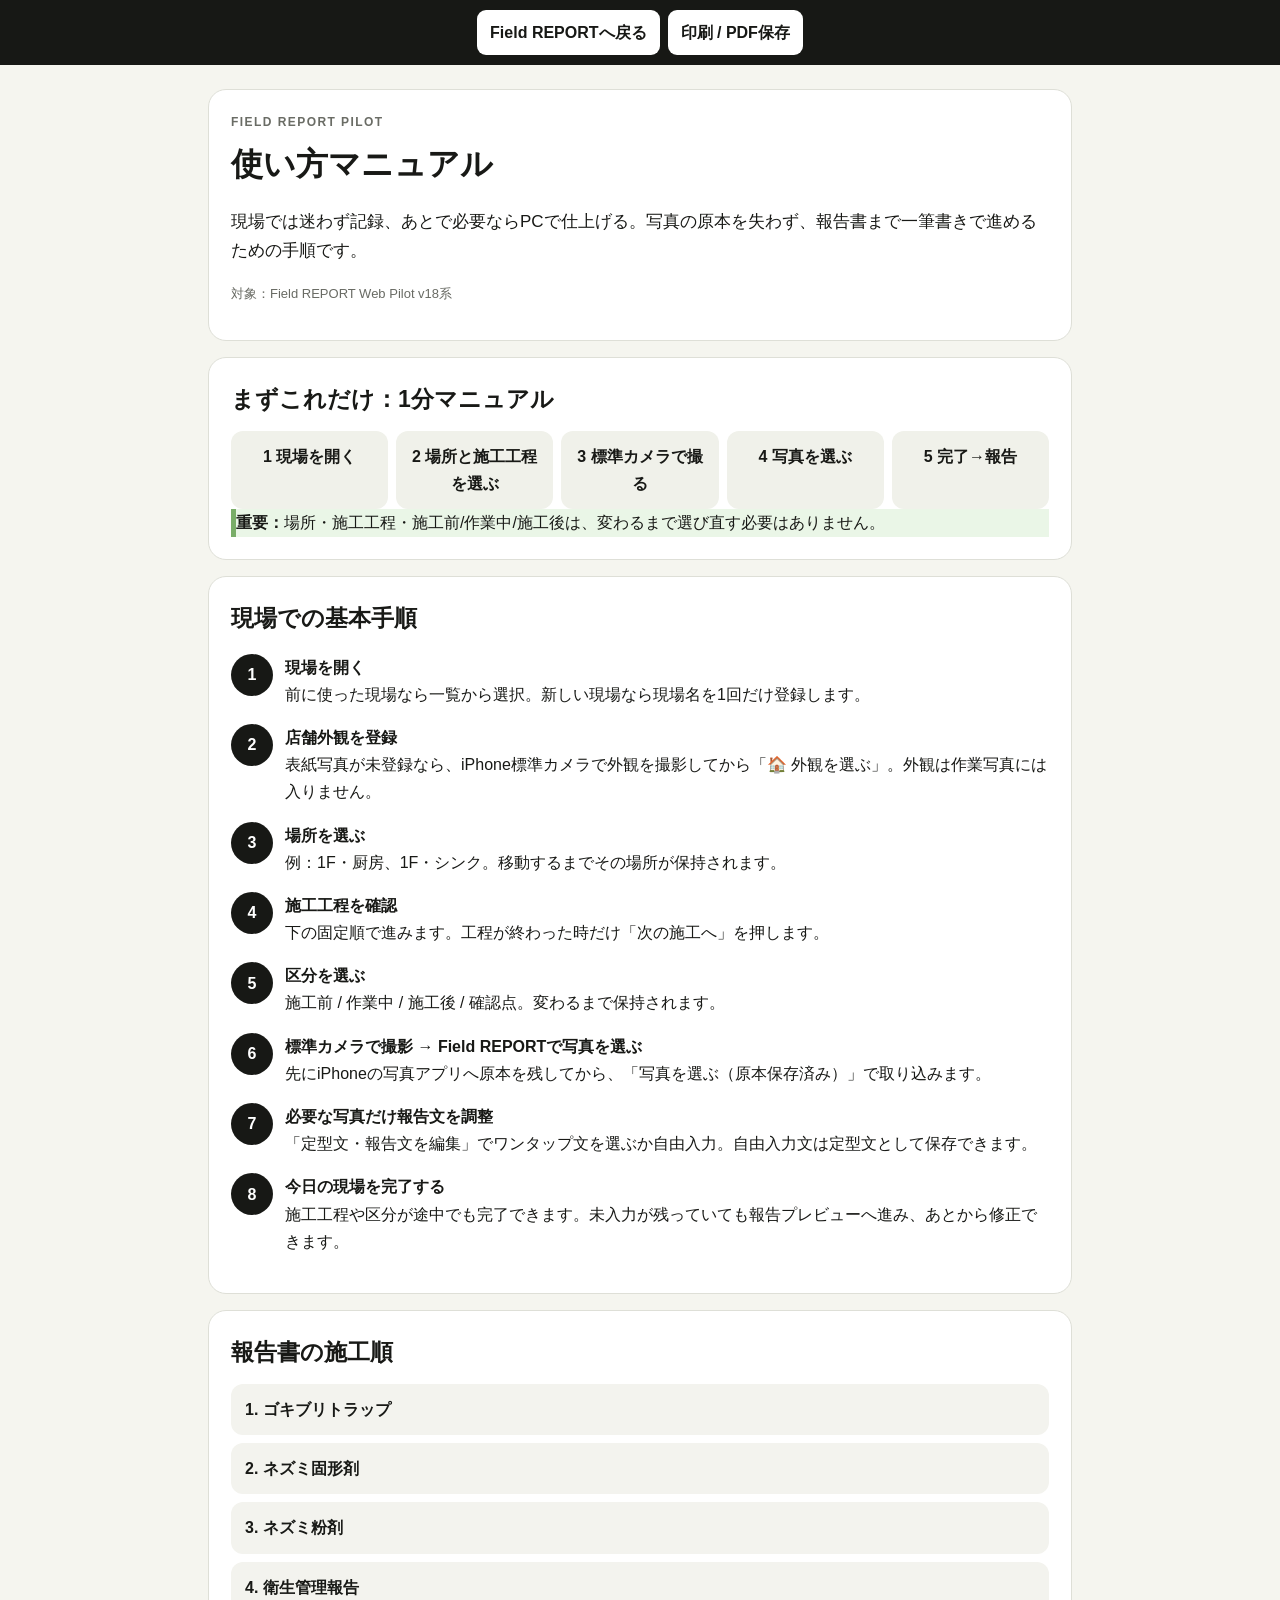
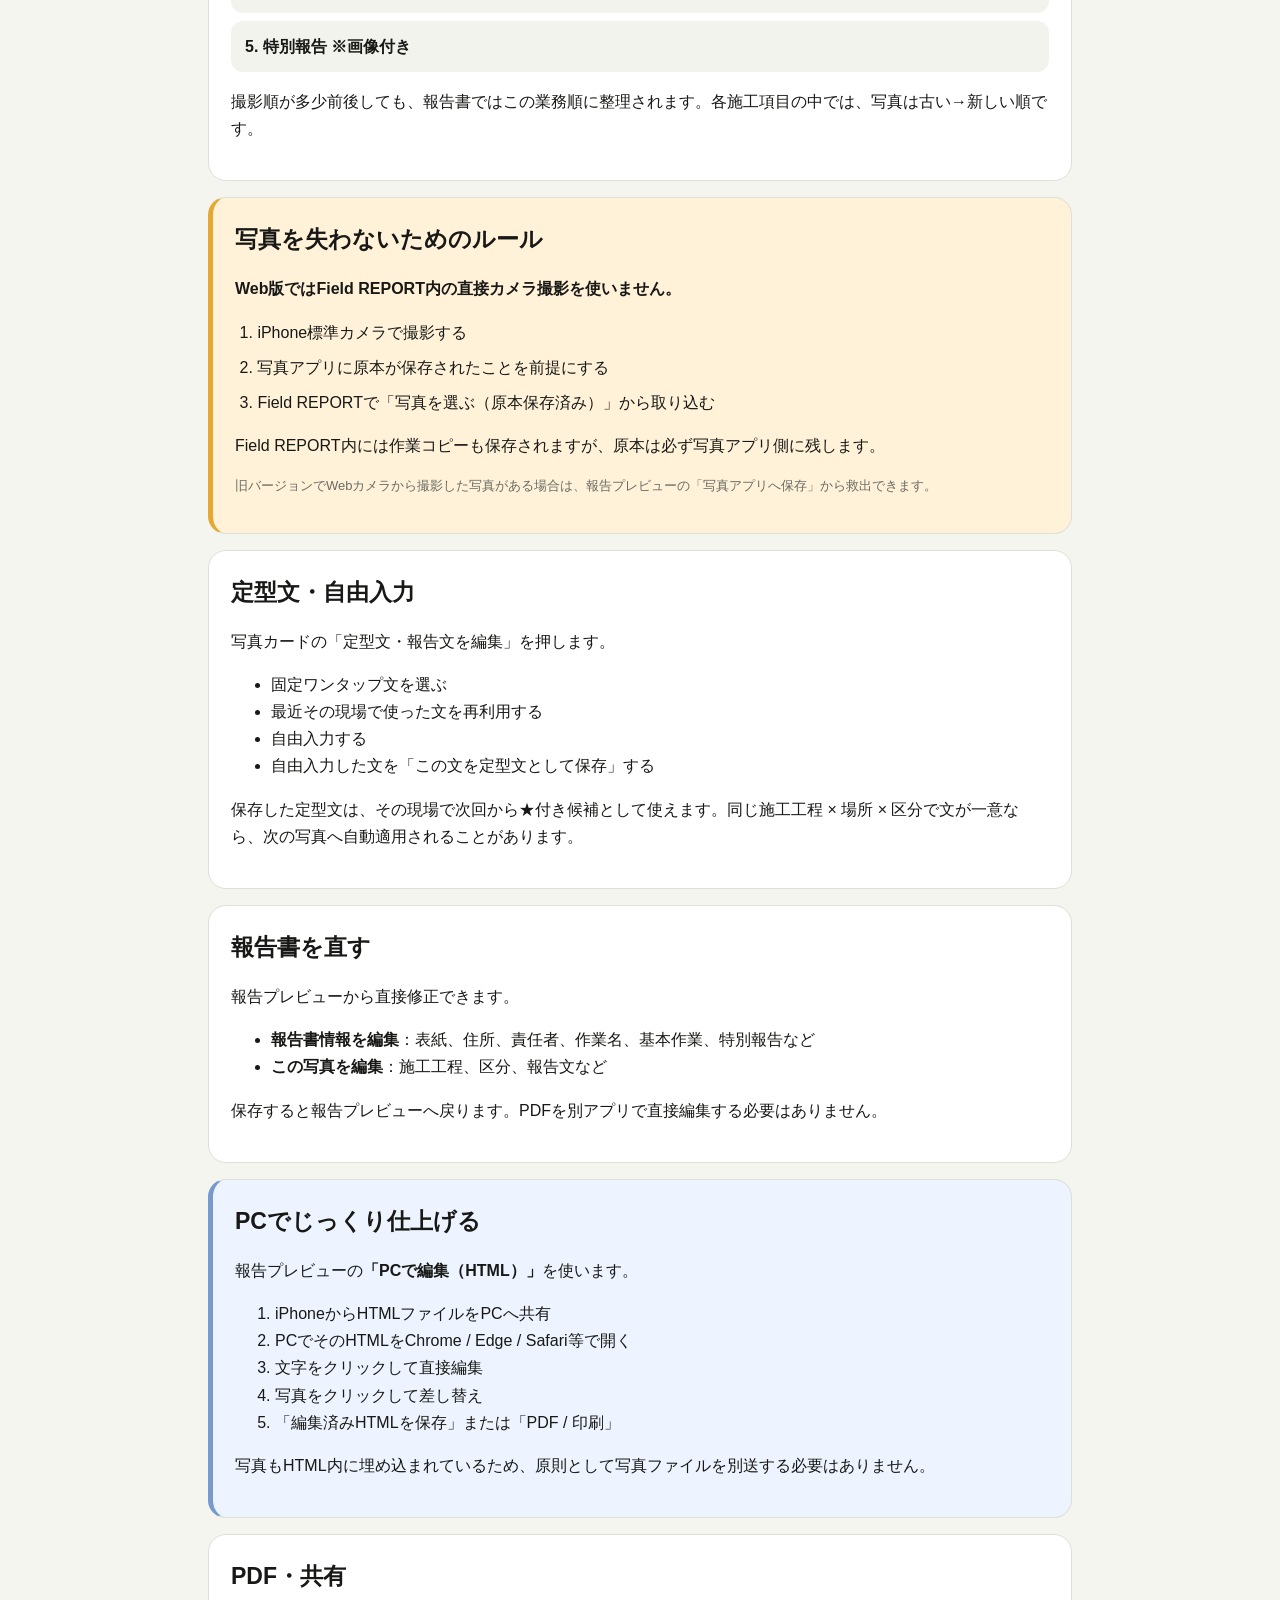
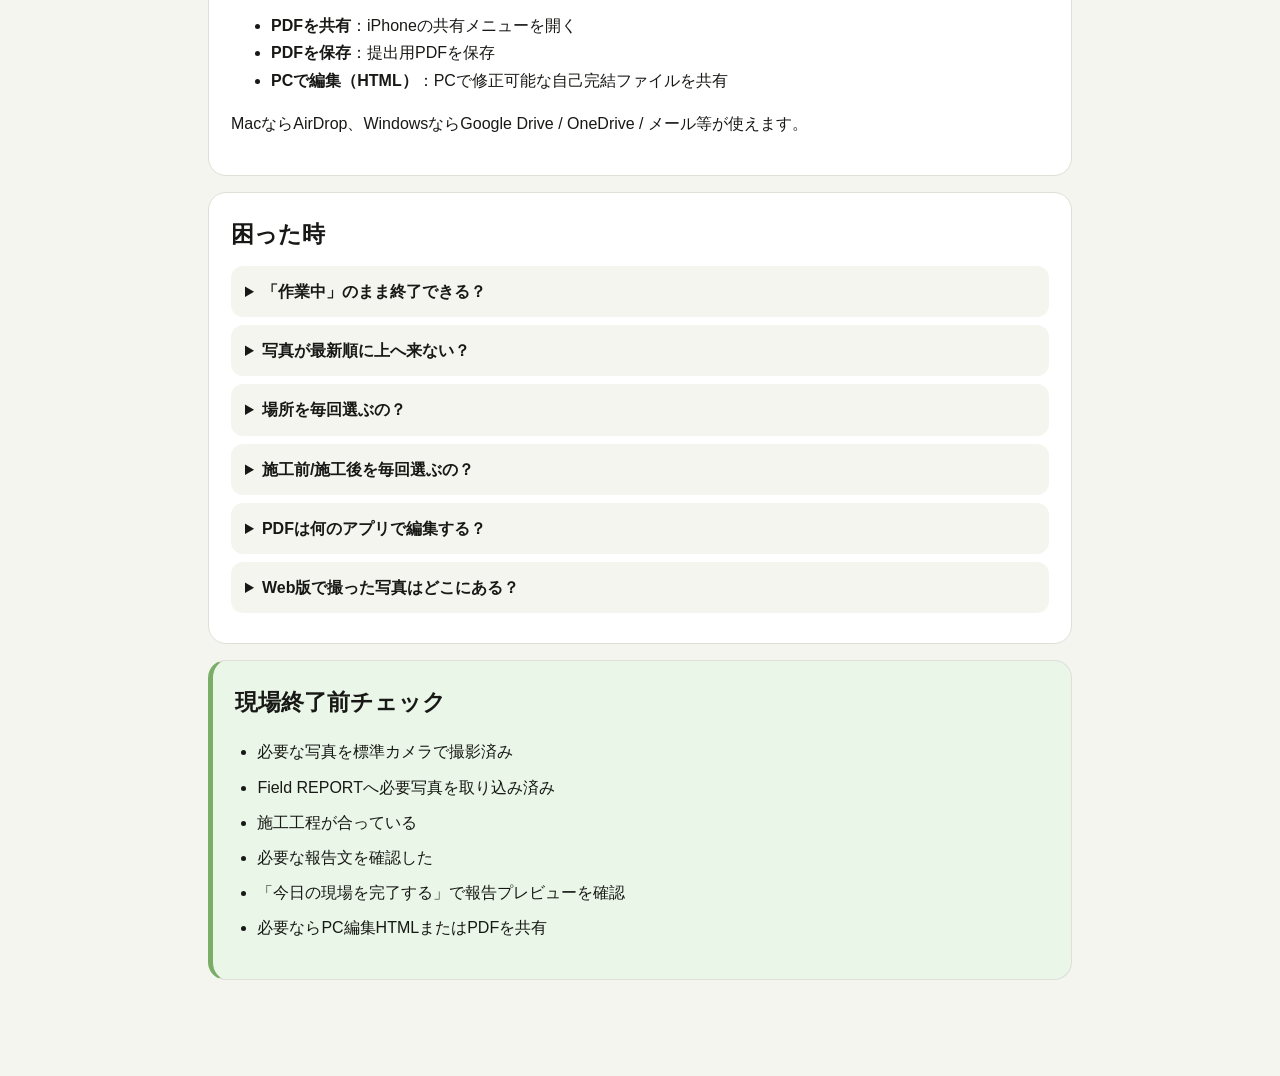
==== manual.html @ a9f5f1e8 "Add standalone user manual" ====
<!doctype html>
<html lang="ja">
<head>
<meta charset="utf-8">
<meta name="viewport" content="width=device-width,initial-scale=1,viewport-fit=cover">
<meta name="robots" content="noindex,nofollow,noarchive">
<title>Field REPORT 使い方マニュアル</title>
<style>
:root{font-family:-apple-system,BlinkMacSystemFont,"Hiragino Sans","Yu Gothic",sans-serif;color:#181916;background:#f5f5ef;line-height:1.7}*{box-sizing:border-box}body{margin:0}.wrap{max-width:900px;margin:auto;padding:24px 18px 80px}.hero,.card{background:white;border:1px solid #dedfd7;border-radius:18px;padding:22px;margin-bottom:16px}.eyebrow{font-size:12px;letter-spacing:.12em;font-weight:800;color:#6a6c65;margin:0 0 4px}h1{font-size:32px;margin:.1em 0}h2{font-size:23px;margin:0 0 12px}h3{font-size:18px;margin:18px 0 6px}.lead{font-size:17px}.flow{display:grid;grid-template-columns:repeat(5,1fr);gap:8px}.flow div{background:#f0f1ea;border-radius:12px;padding:12px;text-align:center;font-weight:750}.step{display:grid;grid-template-columns:42px 1fr;gap:12px;align-items:start;margin:16px 0}.num{width:42px;height:42px;border-radius:50%;display:grid;place-items:center;background:#171815;color:#fff;font-weight:800}.warn{background:#fff2d9;border-left:5px solid #e4a834}.good{background:#eaf6e7;border-left:5px solid #79ad68}.info{background:#edf4ff;border-left:5px solid #759acb}.fixed-order{display:grid;gap:8px;counter-reset:n}.fixed-order div{padding:12px 14px;background:#f3f3ee;border-radius:12px;font-weight:750}.toolbar{position:sticky;top:0;z-index:10;background:#171815;color:#fff;padding:10px 14px;display:flex;gap:8px;justify-content:center}.toolbar a,.toolbar button{appearance:none;border:0;border-radius:9px;background:#fff;color:#171815;padding:9px 13px;text-decoration:none;font:inherit;font-weight:750}.faq details{background:#f5f5ef;border-radius:12px;padding:12px 14px;margin:8px 0}.faq summary{font-weight:800;cursor:pointer}code{background:#eee;padding:2px 5px;border-radius:5px}.small{font-size:13px;color:#696b64}.checklist{padding-left:1.4em}.checklist li{margin:8px 0}@media(max-width:650px){.flow{grid-template-columns:1fr}.hero,.card{padding:18px}h1{font-size:27px}}@media print{.toolbar{display:none}.wrap{max-width:none;padding:0}.hero,.card{break-inside:avoid;border-color:#bbb}.faq details{break-inside:avoid}}
</style>
</head>
<body>
<div class="toolbar"><a href="./">Field REPORTへ戻る</a><button onclick="window.print()">印刷 / PDF保存</button></div>
<main class="wrap">
<section class="hero">
<p class="eyebrow">FIELD REPORT PILOT</p>
<h1>使い方マニュアル</h1>
<p class="lead">現場では迷わず記録、あとで必要ならPCで仕上げる。写真の原本を失わず、報告書まで一筆書きで進めるための手順です。</p>
<p class="small">対象：Field REPORT Web Pilot v18系</p>
</section>

<section class="card">
<h2>まずこれだけ：1分マニュアル</h2>
<div class="flow"><div>1 現場を開く</div><div>2 場所と施工工程を選ぶ</div><div>3 標準カメラで撮る</div><div>4 写真を選ぶ</div><div>5 完了→報告</div></div>
<div class="good"><strong>重要：</strong>場所・施工工程・施工前/作業中/施工後は、変わるまで選び直す必要はありません。</div>
</section>

<section class="card">
<h2>現場での基本手順</h2>
<div class="step"><div class="num">1</div><div><strong>現場を開く</strong><br>前に使った現場なら一覧から選択。新しい現場なら現場名を1回だけ登録します。</div></div>
<div class="step"><div class="num">2</div><div><strong>店舗外観を登録</strong><br>表紙写真が未登録なら、iPhone標準カメラで外観を撮影してから「🏠 外観を選ぶ」。外観は作業写真には入りません。</div></div>
<div class="step"><div class="num">3</div><div><strong>場所を選ぶ</strong><br>例：1F・厨房、1F・シンク。移動するまでその場所が保持されます。</div></div>
<div class="step"><div class="num">4</div><div><strong>施工工程を確認</strong><br>下の固定順で進みます。工程が終わった時だけ「次の施工へ」を押します。</div></div>
<div class="step"><div class="num">5</div><div><strong>区分を選ぶ</strong><br>施工前 / 作業中 / 施工後 / 確認点。変わるまで保持されます。</div></div>
<div class="step"><div class="num">6</div><div><strong>標準カメラで撮影 → Field REPORTで写真を選ぶ</strong><br>先にiPhoneの写真アプリへ原本を残してから、「写真を選ぶ（原本保存済み）」で取り込みます。</div></div>
<div class="step"><div class="num">7</div><div><strong>必要な写真だけ報告文を調整</strong><br>「定型文・報告文を編集」でワンタップ文を選ぶか自由入力。自由入力文は定型文として保存できます。</div></div>
<div class="step"><div class="num">8</div><div><strong>今日の現場を完了する</strong><br>施工工程や区分が途中でも完了できます。未入力が残っていても報告プレビューへ進み、あとから修正できます。</div></div>
</section>

<section class="card">
<h2>報告書の施工順</h2>
<div class="fixed-order"><div>1. ゴキブリトラップ</div><div>2. ネズミ固形剤</div><div>3. ネズミ粉剤</div><div>4. 衛生管理報告</div><div>5. 特別報告 ※画像付き</div></div>
<p>撮影順が多少前後しても、報告書ではこの業務順に整理されます。各施工項目の中では、写真は古い→新しい順です。</p>
</section>

<section class="card warn">
<h2>写真を失わないためのルール</h2>
<p><strong>Web版ではField REPORT内の直接カメラ撮影を使いません。</strong></p>
<ol class="checklist"><li>iPhone標準カメラで撮影する</li><li>写真アプリに原本が保存されたことを前提にする</li><li>Field REPORTで「写真を選ぶ（原本保存済み）」から取り込む</li></ol>
<p>Field REPORT内には作業コピーも保存されますが、原本は必ず写真アプリ側に残します。</p>
<p class="small">旧バージョンでWebカメラから撮影した写真がある場合は、報告プレビューの「写真アプリへ保存」から救出できます。</p>
</section>

<section class="card">
<h2>定型文・自由入力</h2>
<p>写真カードの「定型文・報告文を編集」を押します。</p>
<ul><li>固定ワンタップ文を選ぶ</li><li>最近その現場で使った文を再利用する</li><li>自由入力する</li><li>自由入力した文を「この文を定型文として保存」する</li></ul>
<p>保存した定型文は、その現場で次回から★付き候補として使えます。同じ施工工程 × 場所 × 区分で文が一意なら、次の写真へ自動適用されることがあります。</p>
</section>

<section class="card">
<h2>報告書を直す</h2>
<p>報告プレビューから直接修正できます。</p>
<ul><li><strong>報告書情報を編集</strong>：表紙、住所、責任者、作業名、基本作業、特別報告など</li><li><strong>この写真を編集</strong>：施工工程、区分、報告文など</li></ul>
<p>保存すると報告プレビューへ戻ります。PDFを別アプリで直接編集する必要はありません。</p>
</section>

<section class="card info">
<h2>PCでじっくり仕上げる</h2>
<p>報告プレビューの<strong>「PCで編集（HTML）」</strong>を使います。</p>
<ol><li>iPhoneからHTMLファイルをPCへ共有</li><li>PCでそのHTMLをChrome / Edge / Safari等で開く</li><li>文字をクリックして直接編集</li><li>写真をクリックして差し替え</li><li>「編集済みHTMLを保存」または「PDF / 印刷」</li></ol>
<p>写真もHTML内に埋め込まれているため、原則として写真ファイルを別送する必要はありません。</p>
</section>

<section class="card">
<h2>PDF・共有</h2>
<ul><li><strong>PDFを共有</strong>：iPhoneの共有メニューを開く</li><li><strong>PDFを保存</strong>：提出用PDFを保存</li><li><strong>PCで編集（HTML）</strong>：PCで修正可能な自己完結ファイルを共有</li></ul>
<p>MacならAirDrop、WindowsならGoogle Drive / OneDrive / メール等が使えます。</p>
</section>

<section class="card faq">
<h2>困った時</h2>
<details><summary>「作業中」のまま終了できる？</summary><p>できます。「今日の現場を完了する」を押すと、途中状態でも報告プレビューへ進みます。</p></details>
<details><summary>写真が最新順に上へ来ない？</summary><p>Field REPORTでは時系列を追いやすいよう、古い写真が上、新しい写真が下です。</p></details>
<details><summary>場所を毎回選ぶの？</summary><p>いいえ。同じ訪問中は場所を保持します。移動した時だけ変更します。</p></details>
<details><summary>施工前/施工後を毎回選ぶの？</summary><p>いいえ。変わるまで同じ区分を保持します。</p></details>
<details><summary>PDFは何のアプリで編集する？</summary><p>PDF自体は提出用です。iPhoneならField REPORT内で修正、PCなら「PCで編集（HTML）」を使います。</p></details>
<details><summary>Web版で撮った写真はどこにある？</summary><p>v17以降はWeb内で直接撮影せず、標準カメラで先に写真アプリへ原本を保存してから取り込みます。</p></details>
</section>

<section class="card good">
<h2>現場終了前チェック</h2>
<ul class="checklist"><li>必要な写真を標準カメラで撮影済み</li><li>Field REPORTへ必要写真を取り込み済み</li><li>施工工程が合っている</li><li>必要な報告文を確認した</li><li>「今日の現場を完了する」で報告プレビューを確認</li><li>必要ならPC編集HTMLまたはPDFを共有</li></ul>
</section>
</main>
</body>
</html>
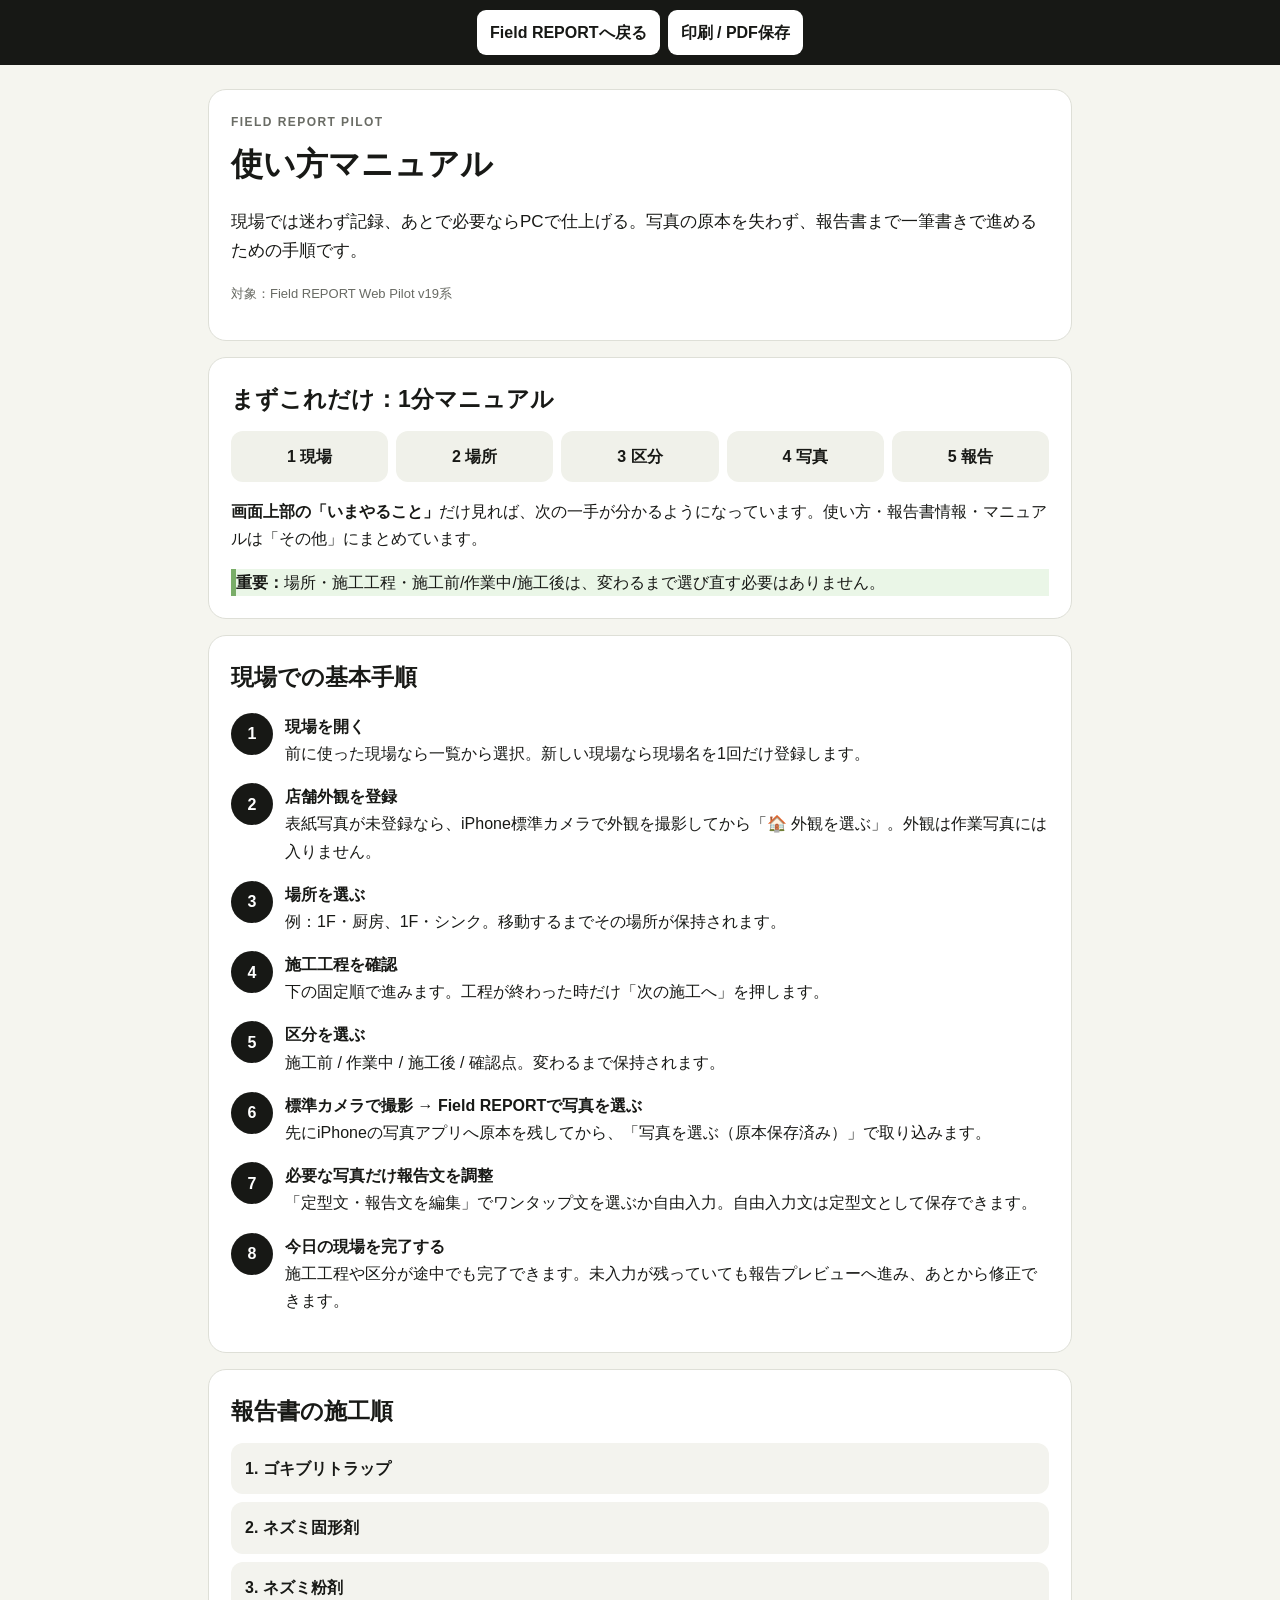
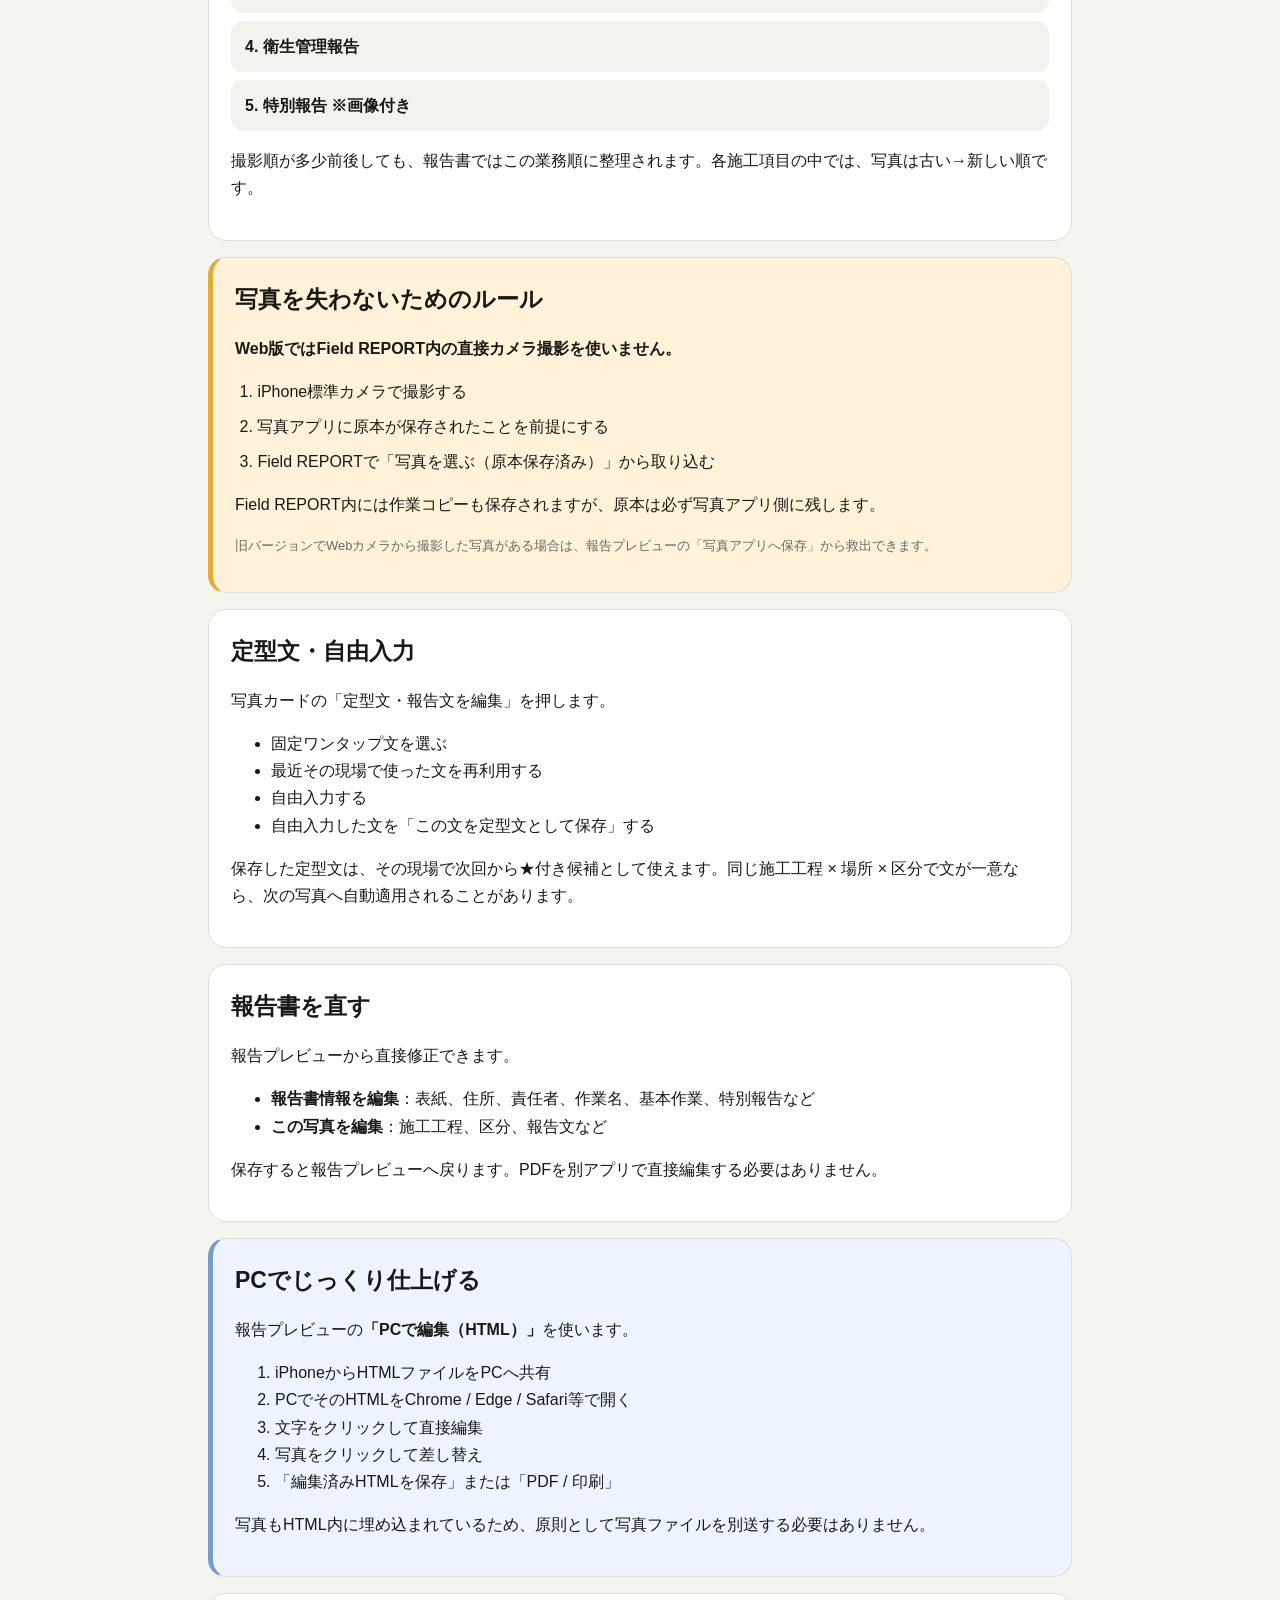
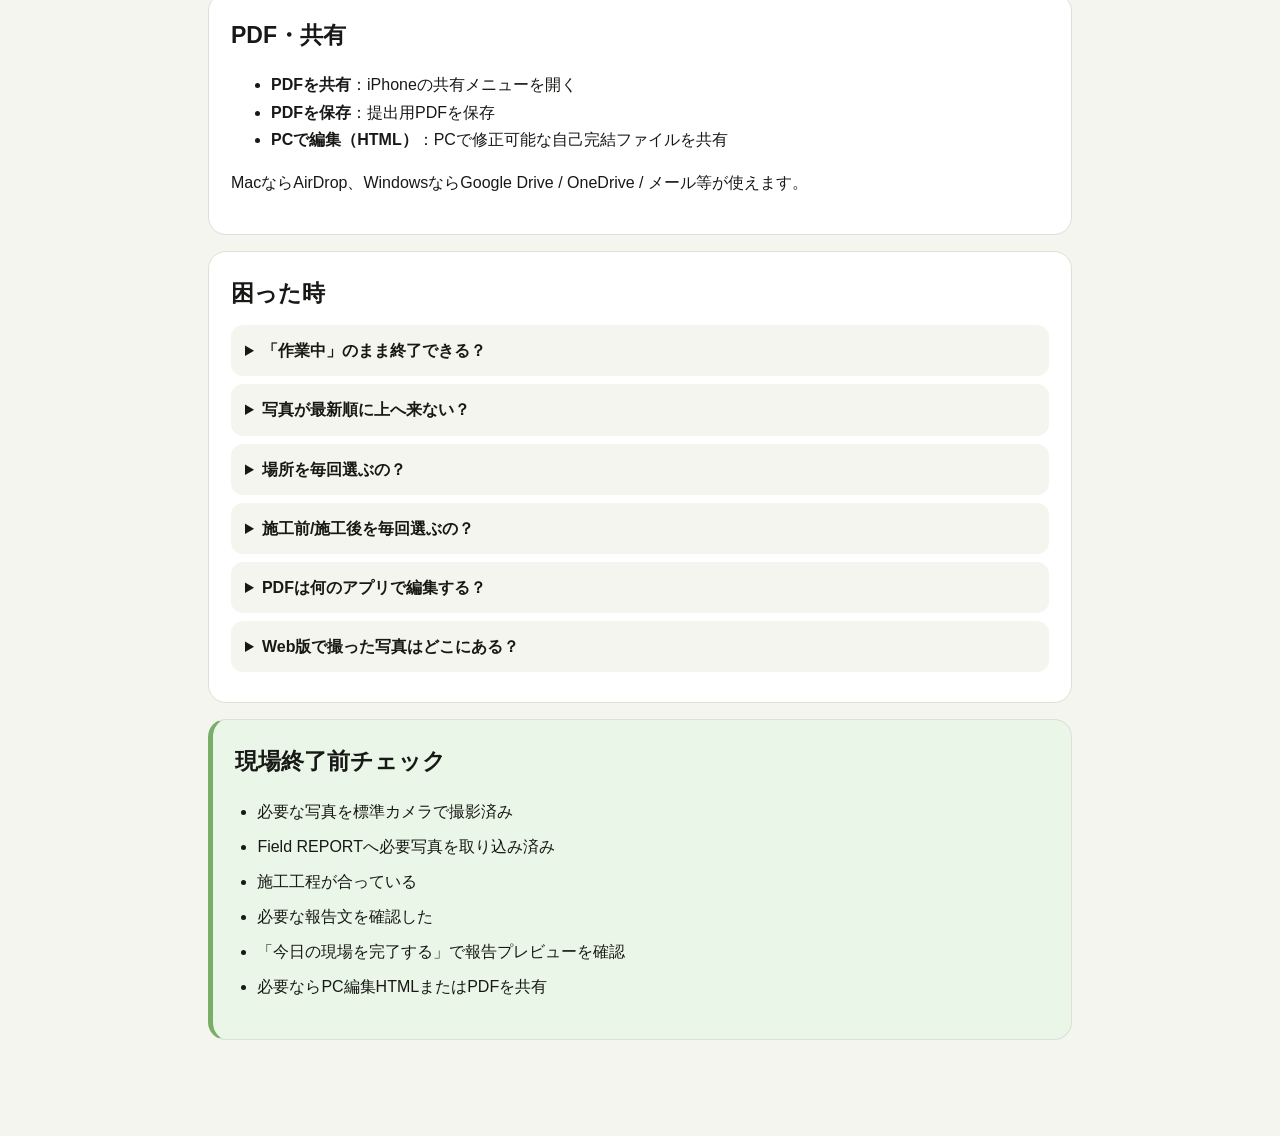
==== commit 99db8999: "Human Journey Rail and local attention observer" ====
--- a/manual.html
+++ b/manual.html
@@ -16,12 +16,13 @@
 <p class="eyebrow">FIELD REPORT PILOT</p>
 <h1>使い方マニュアル</h1>
 <p class="lead">現場では迷わず記録、あとで必要ならPCで仕上げる。写真の原本を失わず、報告書まで一筆書きで進めるための手順です。</p>
-<p class="small">対象：Field REPORT Web Pilot v18系</p>
+<p class="small">対象：Field REPORT Web Pilot v19系</p>
 </section>
 
 <section class="card">
 <h2>まずこれだけ：1分マニュアル</h2>
-<div class="flow"><div>1 現場を開く</div><div>2 場所と施工工程を選ぶ</div><div>3 標準カメラで撮る</div><div>4 写真を選ぶ</div><div>5 完了→報告</div></div>
+<div class="flow"><div>1 現場</div><div>2 場所</div><div>3 区分</div><div>4 写真</div><div>5 報告</div></div>
+<p><strong>画面上部の「いまやること」</strong>だけ見れば、次の一手が分かるようになっています。使い方・報告書情報・マニュアルは「その他」にまとめています。</p>
 <div class="good"><strong>重要：</strong>場所・施工工程・施工前/作業中/施工後は、変わるまで選び直す必要はありません。</div>
 </section>
 
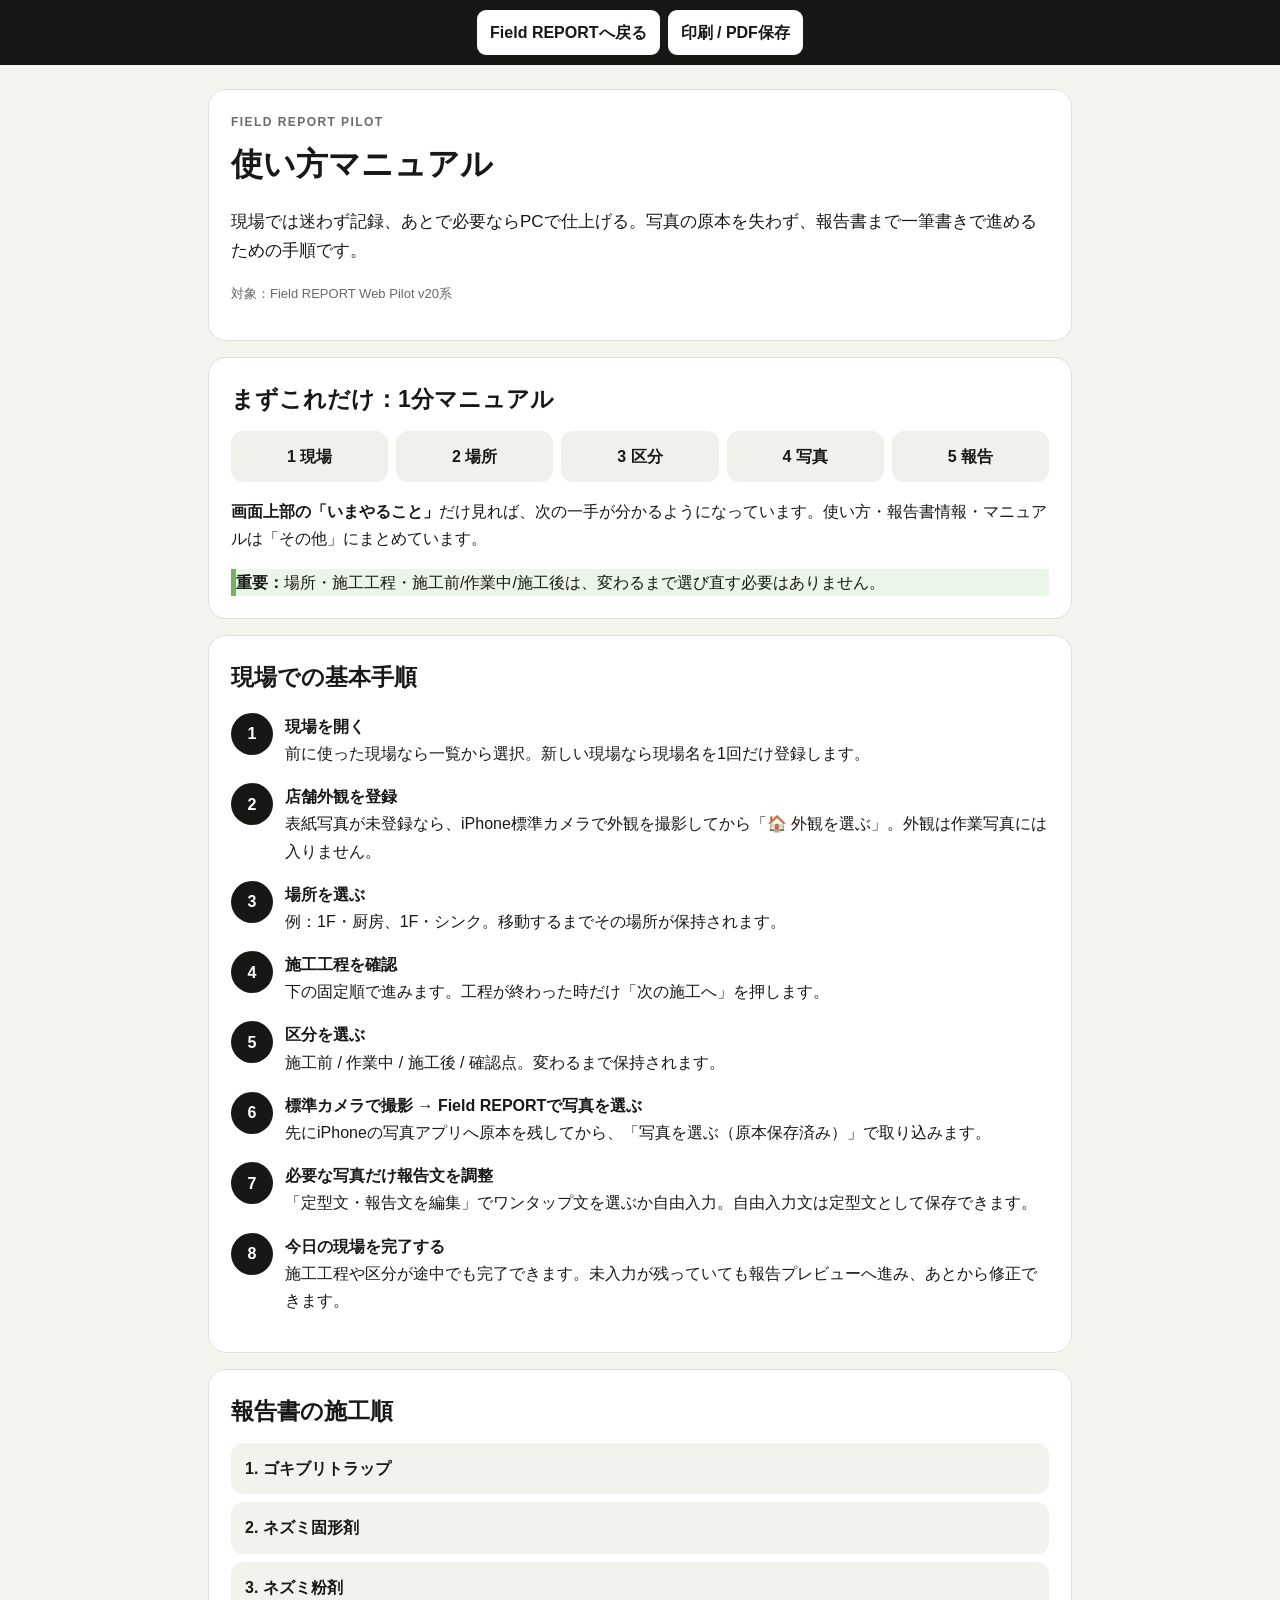
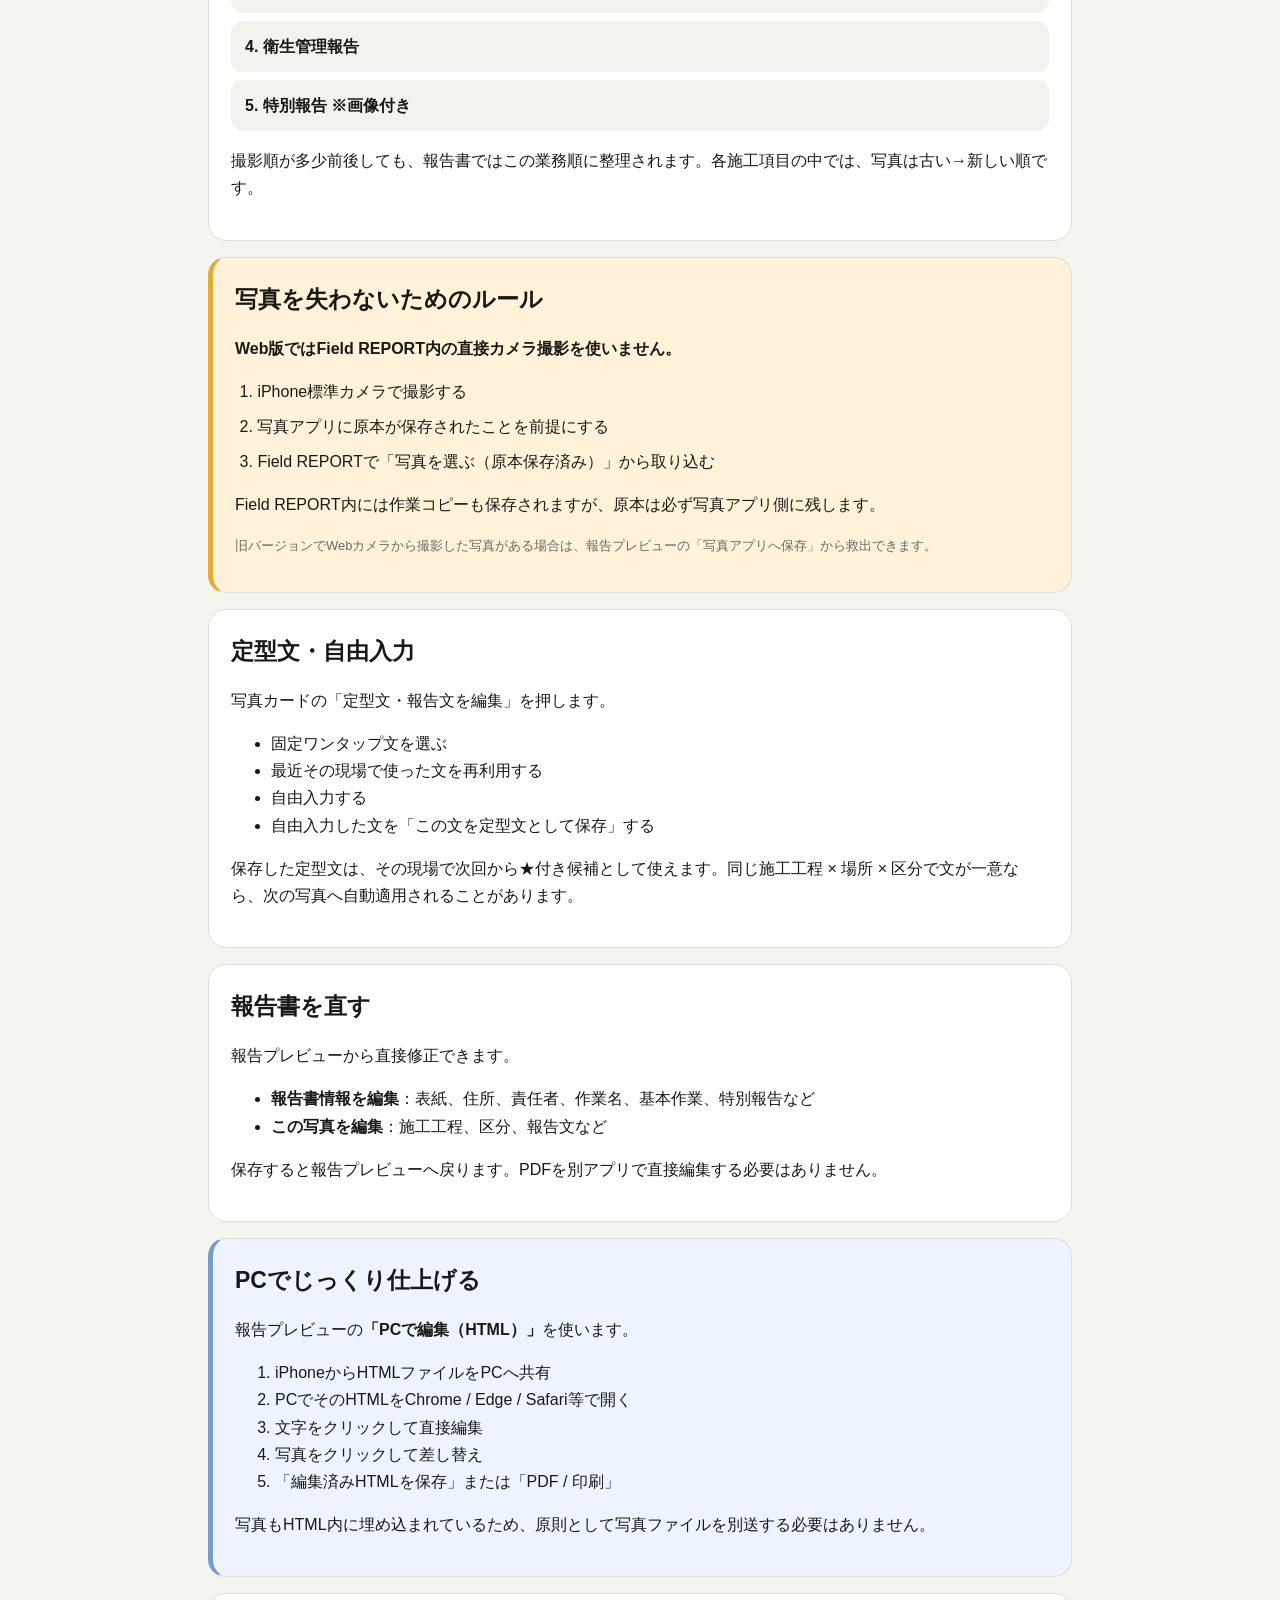
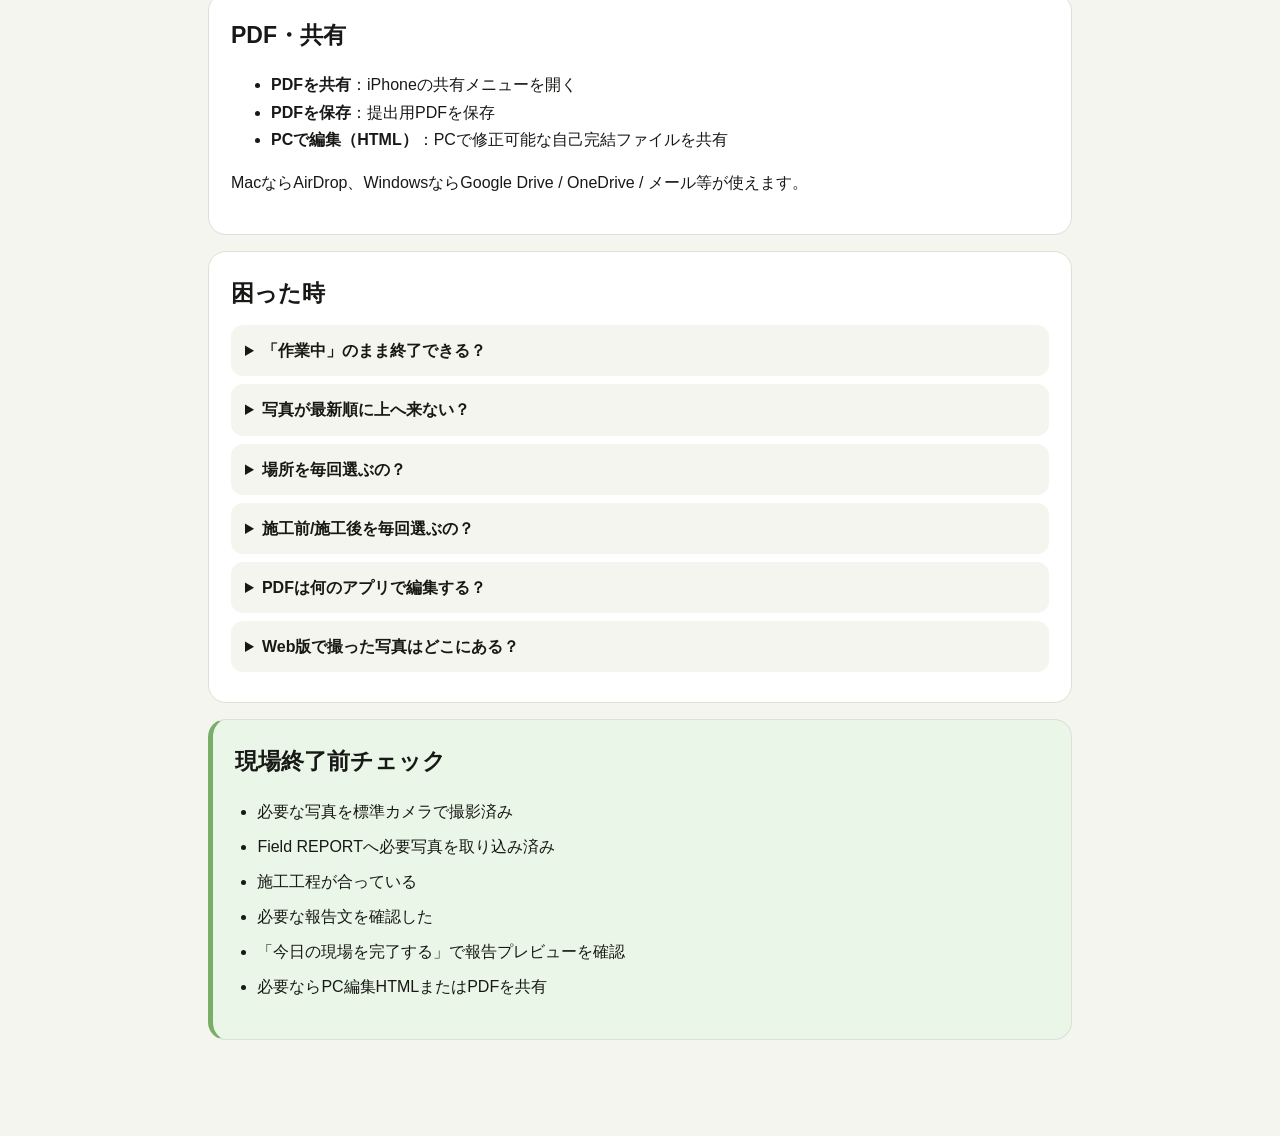
==== commit 4f634ff3: "Fix narrow viewport overflow and isolate HAT telemetry sessions" ====
--- a/manual.html
+++ b/manual.html
@@ -16,7 +16,7 @@
 <p class="eyebrow">FIELD REPORT PILOT</p>
 <h1>使い方マニュアル</h1>
 <p class="lead">現場では迷わず記録、あとで必要ならPCで仕上げる。写真の原本を失わず、報告書まで一筆書きで進めるための手順です。</p>
-<p class="small">対象：Field REPORT Web Pilot v19系</p>
+<p class="small">対象：Field REPORT Web Pilot v20系</p>
 </section>
 
 <section class="card">
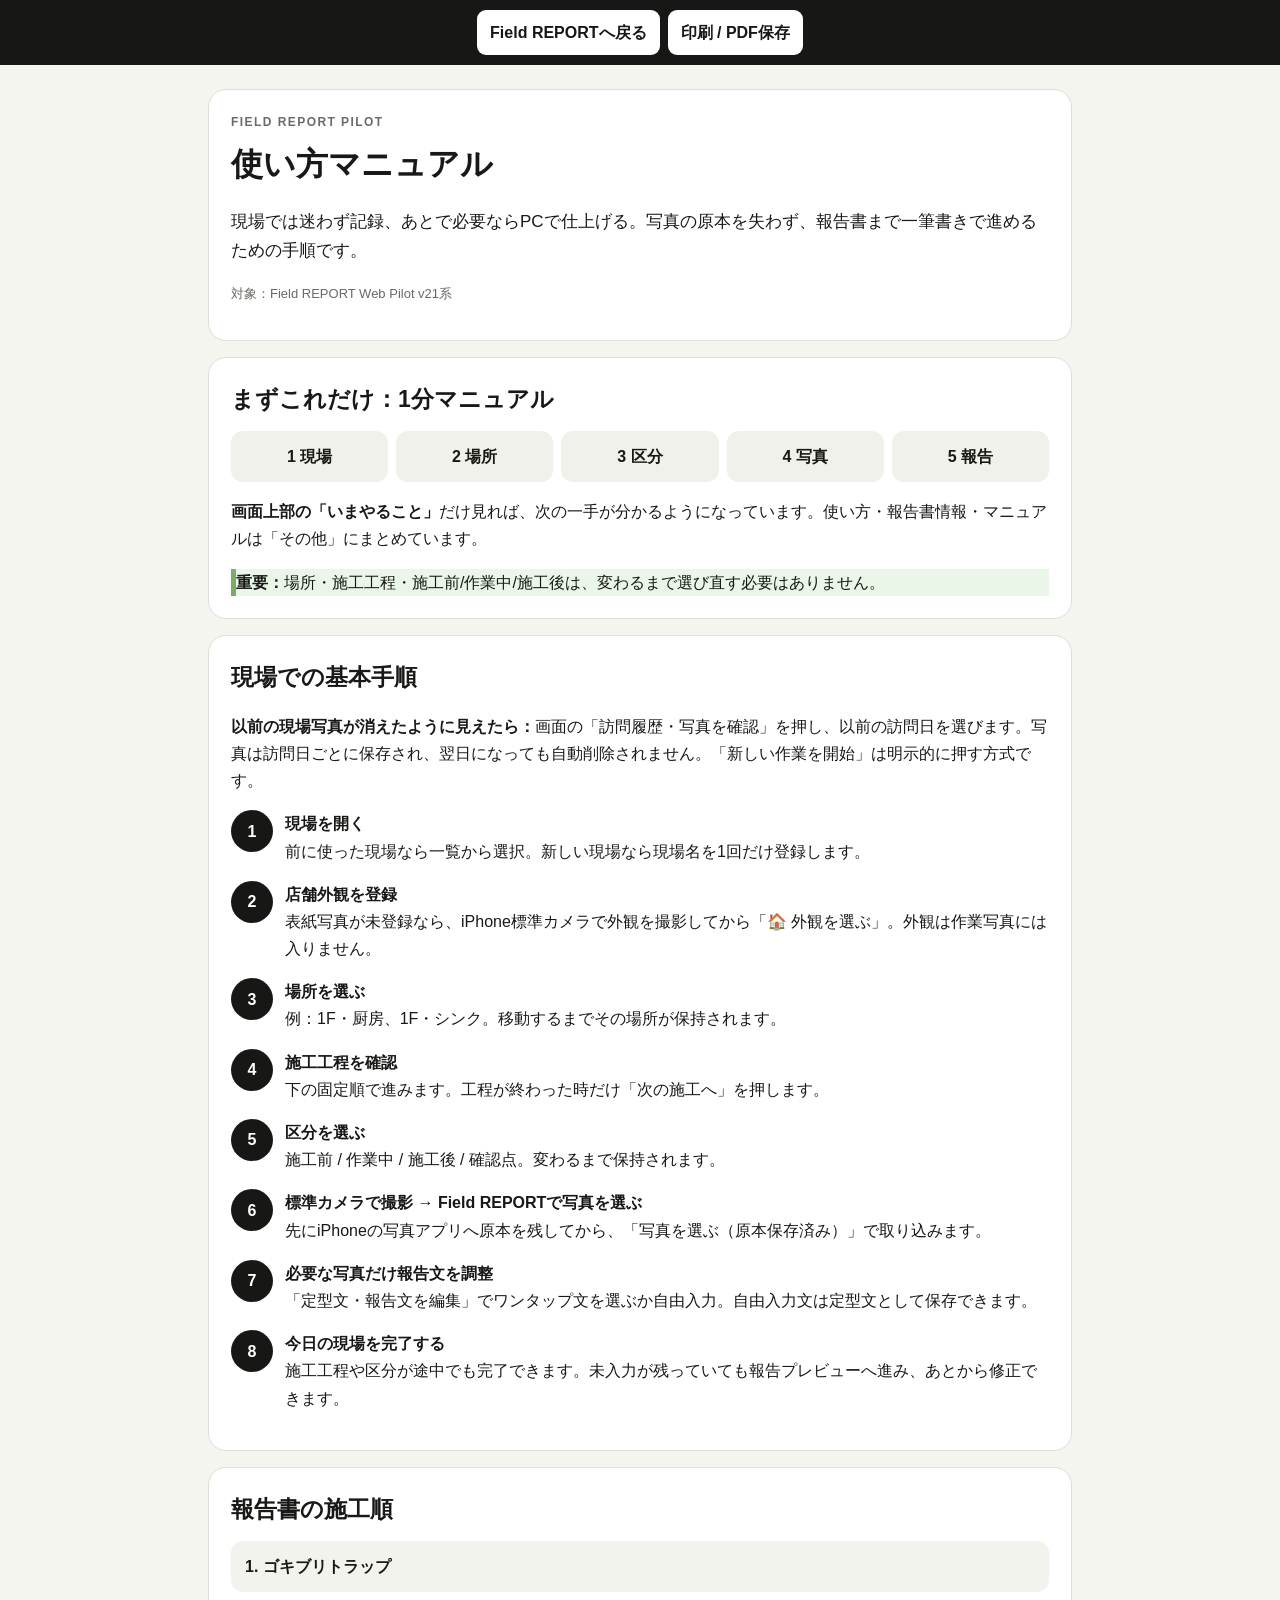
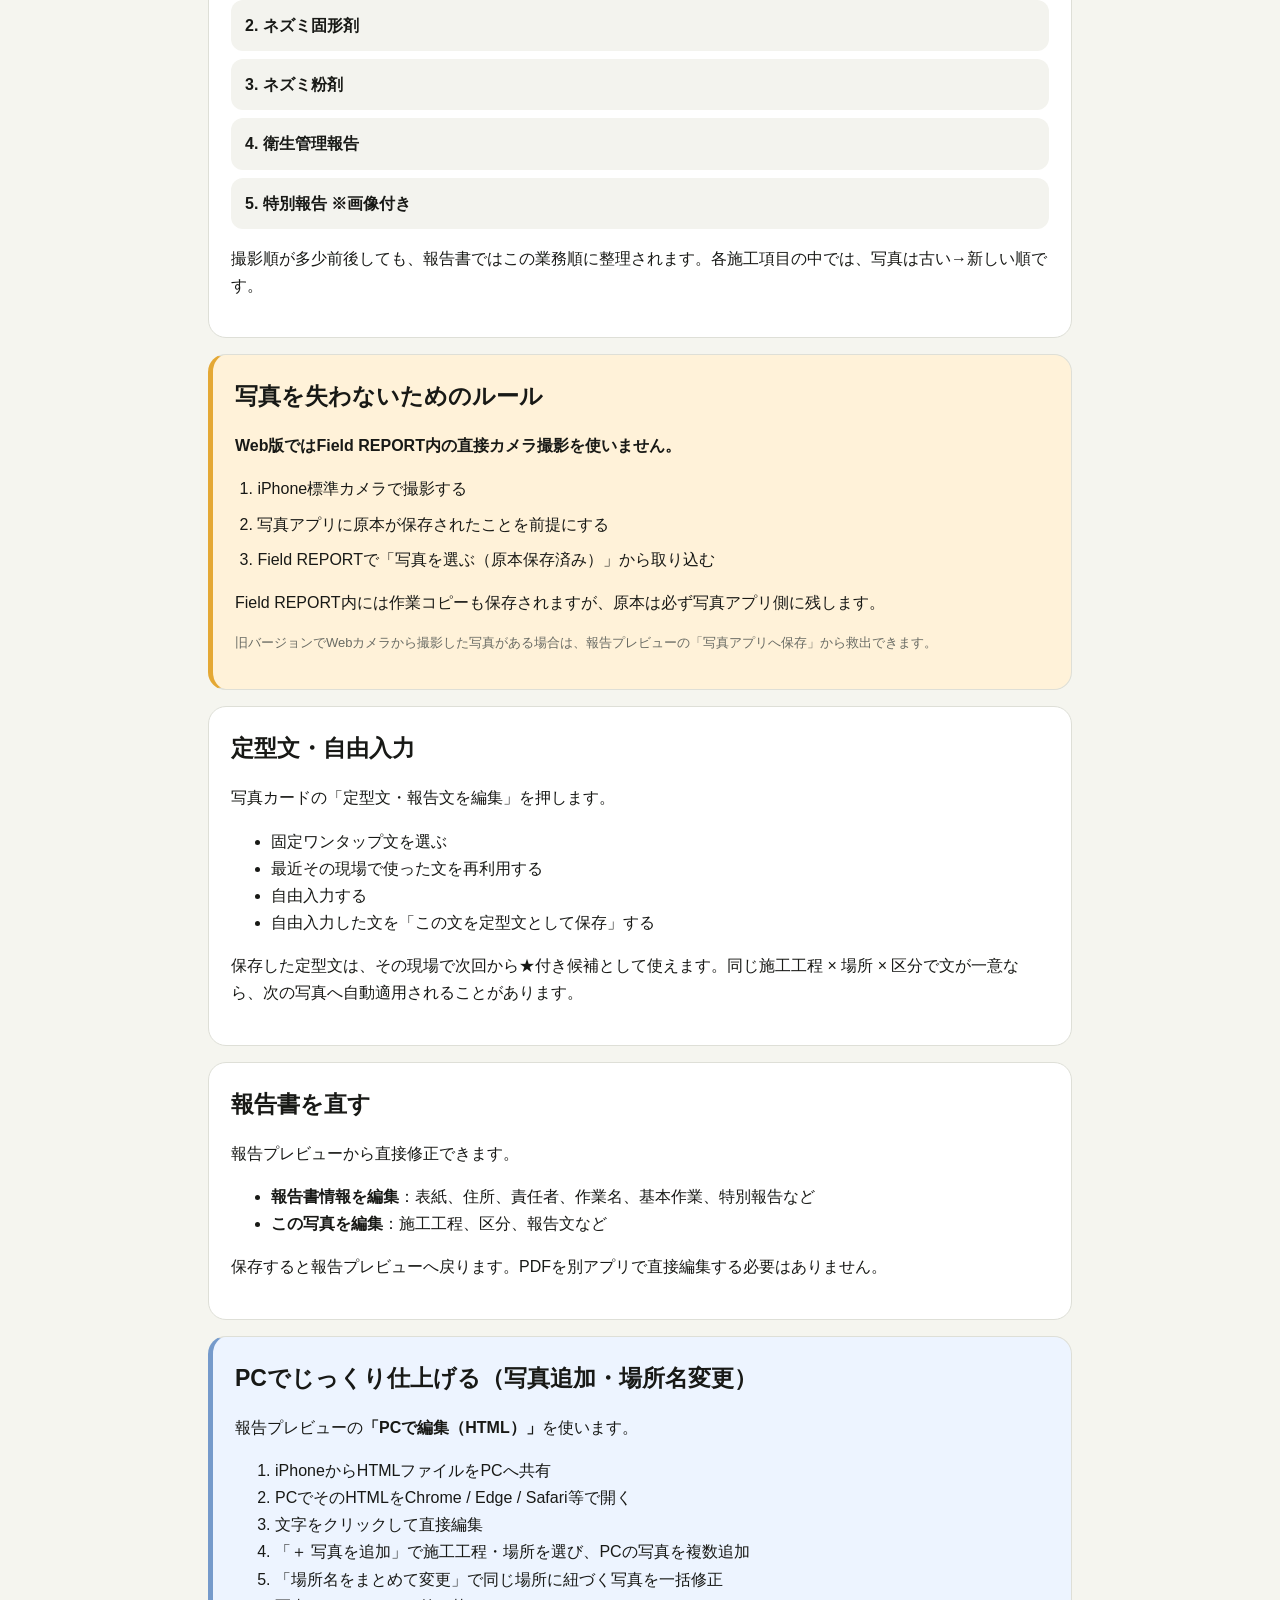
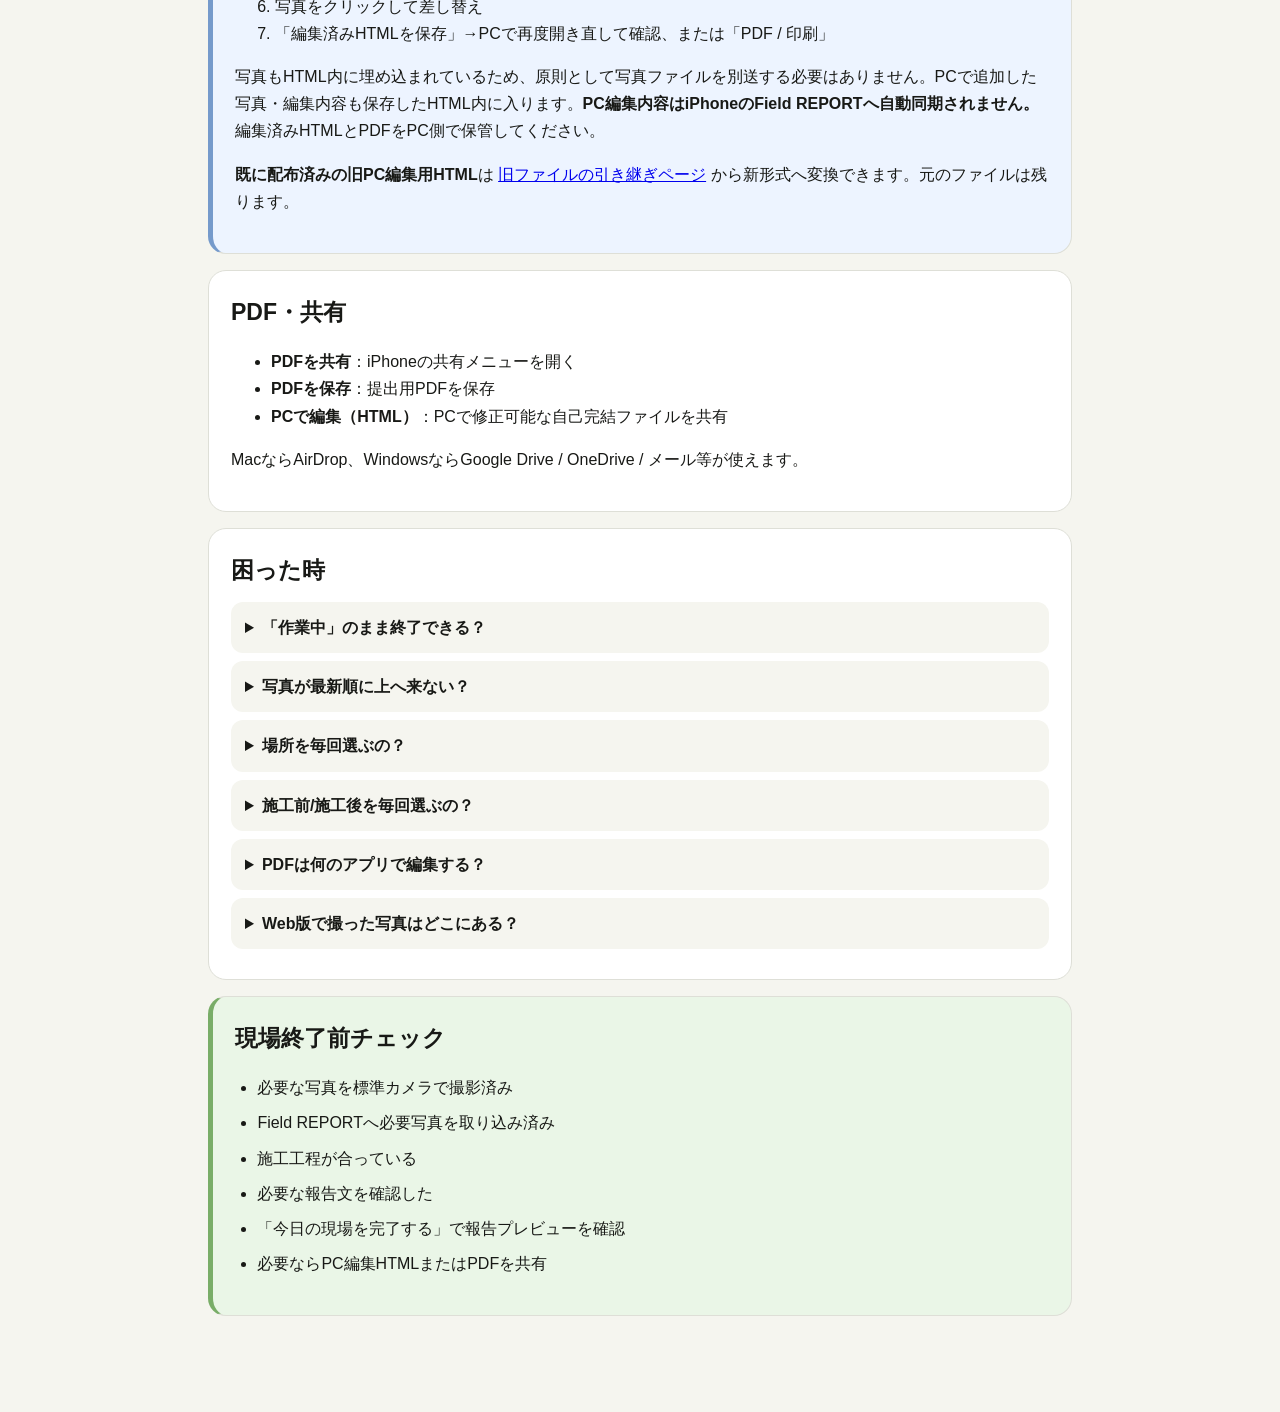
==== commit e6fb2588: "Restore previous visits and enhance PC standalone editor" ====
--- a/manual.html
+++ b/manual.html
@@ -16,7 +16,7 @@
 <p class="eyebrow">FIELD REPORT PILOT</p>
 <h1>使い方マニュアル</h1>
 <p class="lead">現場では迷わず記録、あとで必要ならPCで仕上げる。写真の原本を失わず、報告書まで一筆書きで進めるための手順です。</p>
-<p class="small">対象：Field REPORT Web Pilot v20系</p>
+<p class="small">対象：Field REPORT Web Pilot v21系</p>
 </section>
 
 <section class="card">
@@ -28,6 +28,7 @@
 
 <section class="card">
 <h2>現場での基本手順</h2>
+<p><strong>以前の現場写真が消えたように見えたら：</strong>画面の「訪問履歴・写真を確認」を押し、以前の訪問日を選びます。写真は訪問日ごとに保存され、翌日になっても自動削除されません。「新しい作業を開始」は明示的に押す方式です。</p>
 <div class="step"><div class="num">1</div><div><strong>現場を開く</strong><br>前に使った現場なら一覧から選択。新しい現場なら現場名を1回だけ登録します。</div></div>
 <div class="step"><div class="num">2</div><div><strong>店舗外観を登録</strong><br>表紙写真が未登録なら、iPhone標準カメラで外観を撮影してから「🏠 外観を選ぶ」。外観は作業写真には入りません。</div></div>
 <div class="step"><div class="num">3</div><div><strong>場所を選ぶ</strong><br>例：1F・厨房、1F・シンク。移動するまでその場所が保持されます。</div></div>
@@ -67,10 +68,10 @@
 </section>
 
 <section class="card info">
-<h2>PCでじっくり仕上げる</h2>
+<h2>PCでじっくり仕上げる（写真追加・場所名変更）</h2>
 <p>報告プレビューの<strong>「PCで編集（HTML）」</strong>を使います。</p>
-<ol><li>iPhoneからHTMLファイルをPCへ共有</li><li>PCでそのHTMLをChrome / Edge / Safari等で開く</li><li>文字をクリックして直接編集</li><li>写真をクリックして差し替え</li><li>「編集済みHTMLを保存」または「PDF / 印刷」</li></ol>
-<p>写真もHTML内に埋め込まれているため、原則として写真ファイルを別送する必要はありません。</p>
+<ol><li>iPhoneからHTMLファイルをPCへ共有</li><li>PCでそのHTMLをChrome / Edge / Safari等で開く</li><li>文字をクリックして直接編集</li><li>「＋ 写真を追加」で施工工程・場所を選び、PCの写真を複数追加</li><li>「場所名をまとめて変更」で同じ場所に紐づく写真を一括修正</li><li>写真をクリックして差し替え</li><li>「編集済みHTMLを保存」→PCで再度開き直して確認、または「PDF / 印刷」</li></ol>
+<p>写真もHTML内に埋め込まれているため、原則として写真ファイルを別送する必要はありません。PCで追加した写真・編集内容も保存したHTML内に入ります。<strong>PC編集内容はiPhoneのField REPORTへ自動同期されません。</strong>編集済みHTMLとPDFをPC側で保管してください。</p><p><strong>既に配布済みの旧PC編集用HTML</strong>は <a href="pc-upgrade.html">旧ファイルの引き継ぎページ</a> から新形式へ変換できます。元のファイルは残ります。</p>
 </section>
 
 <section class="card">
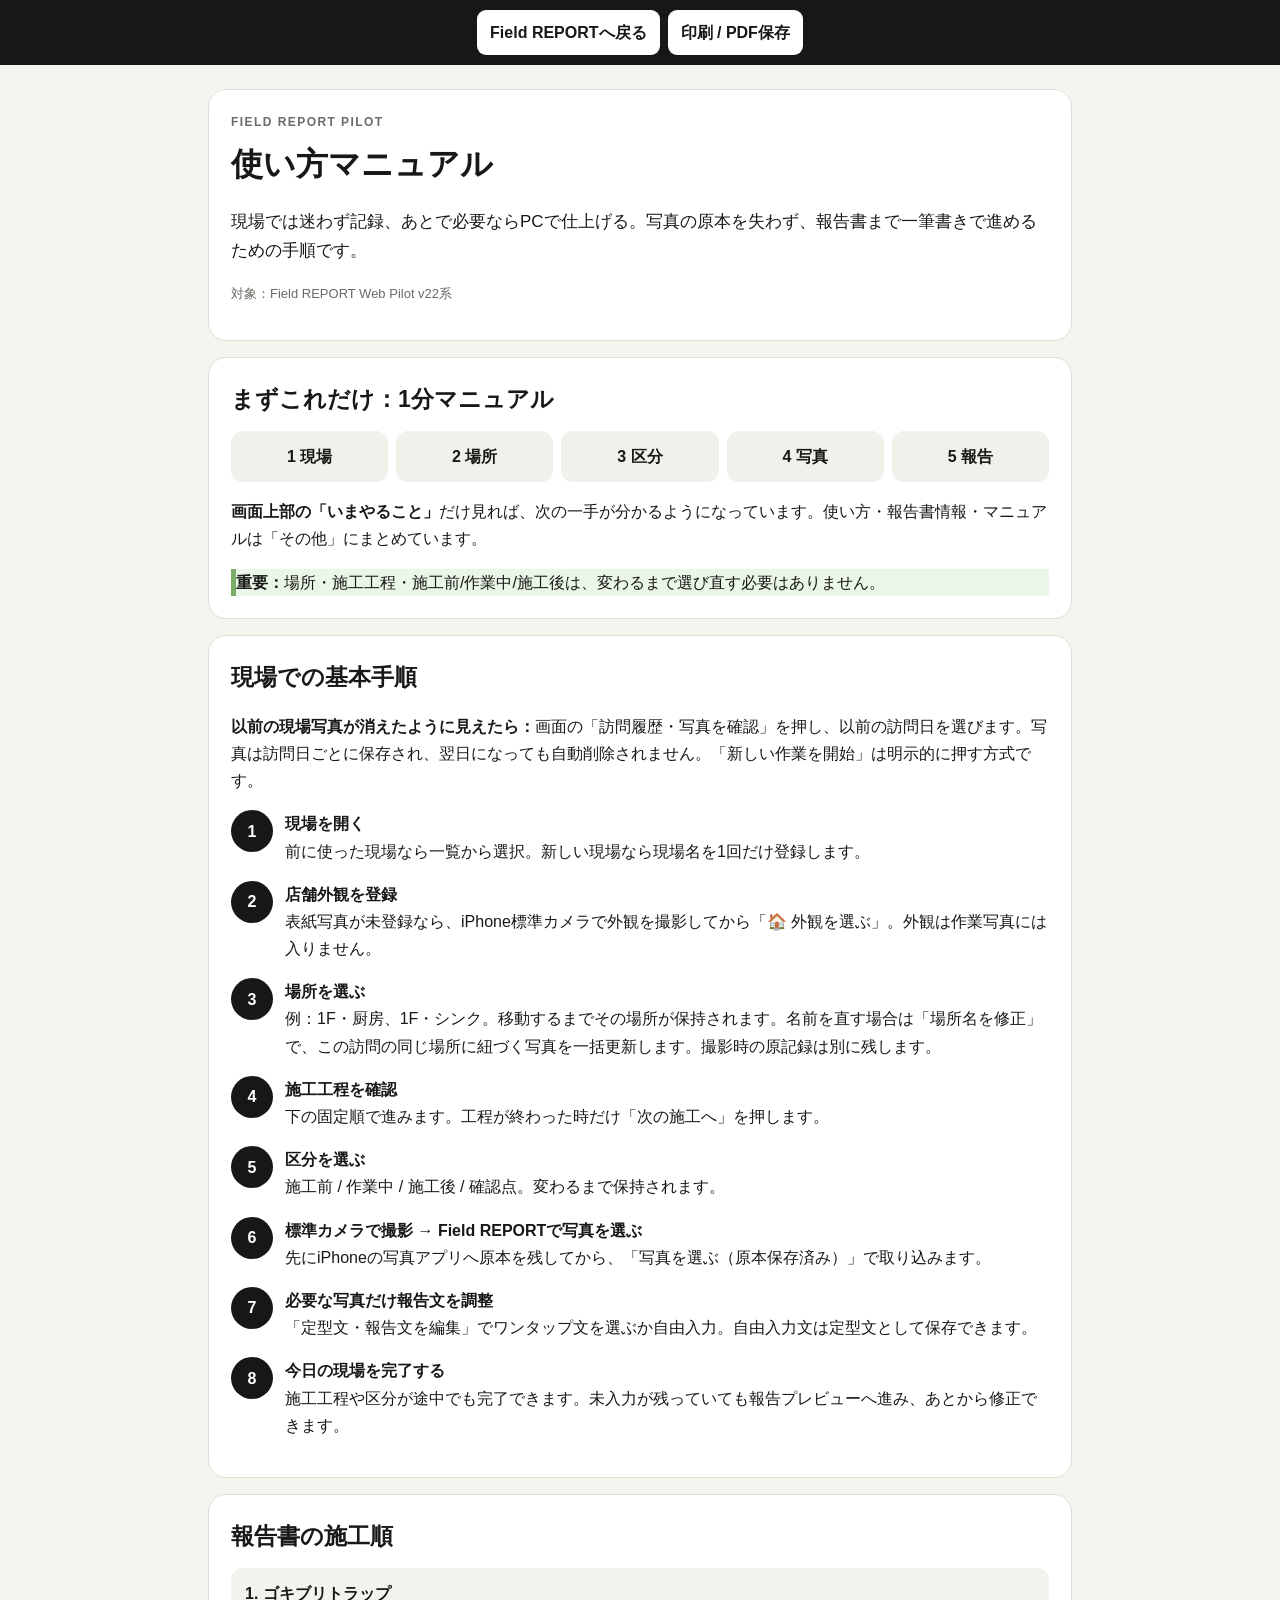
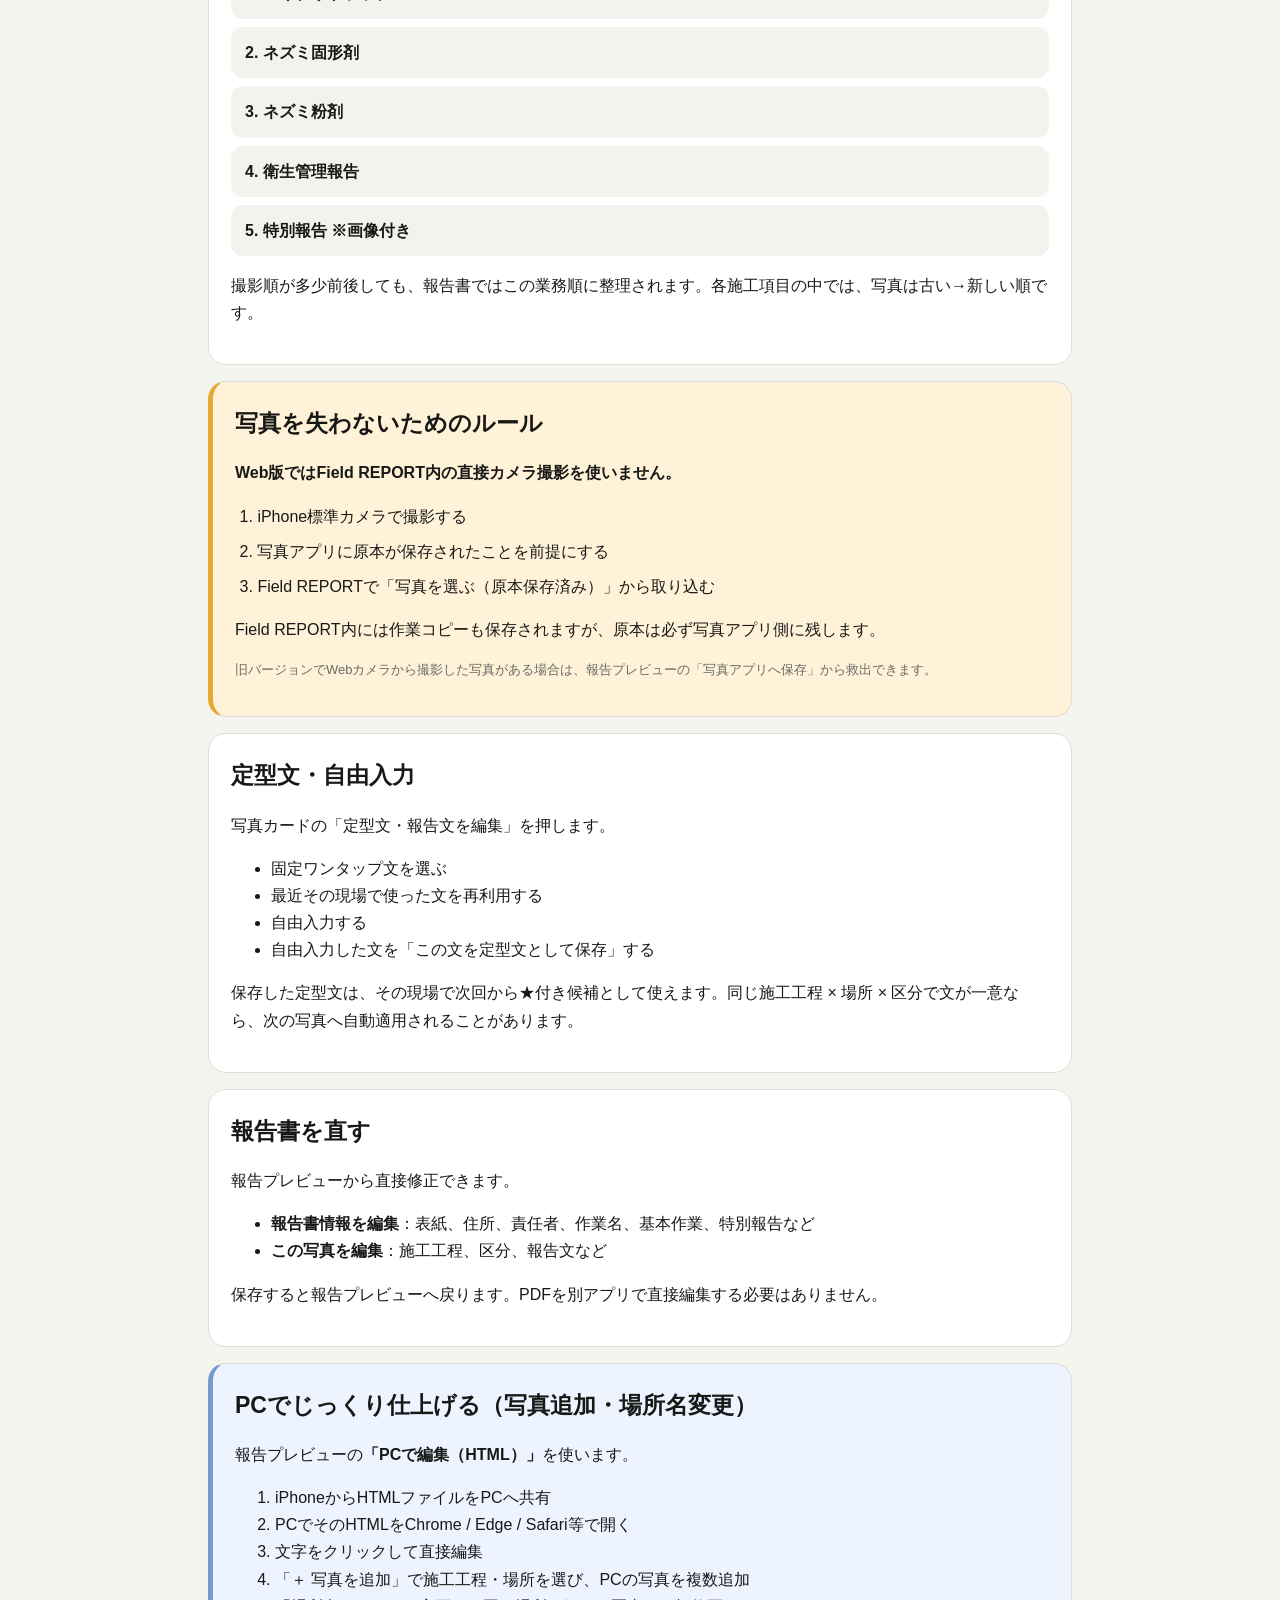
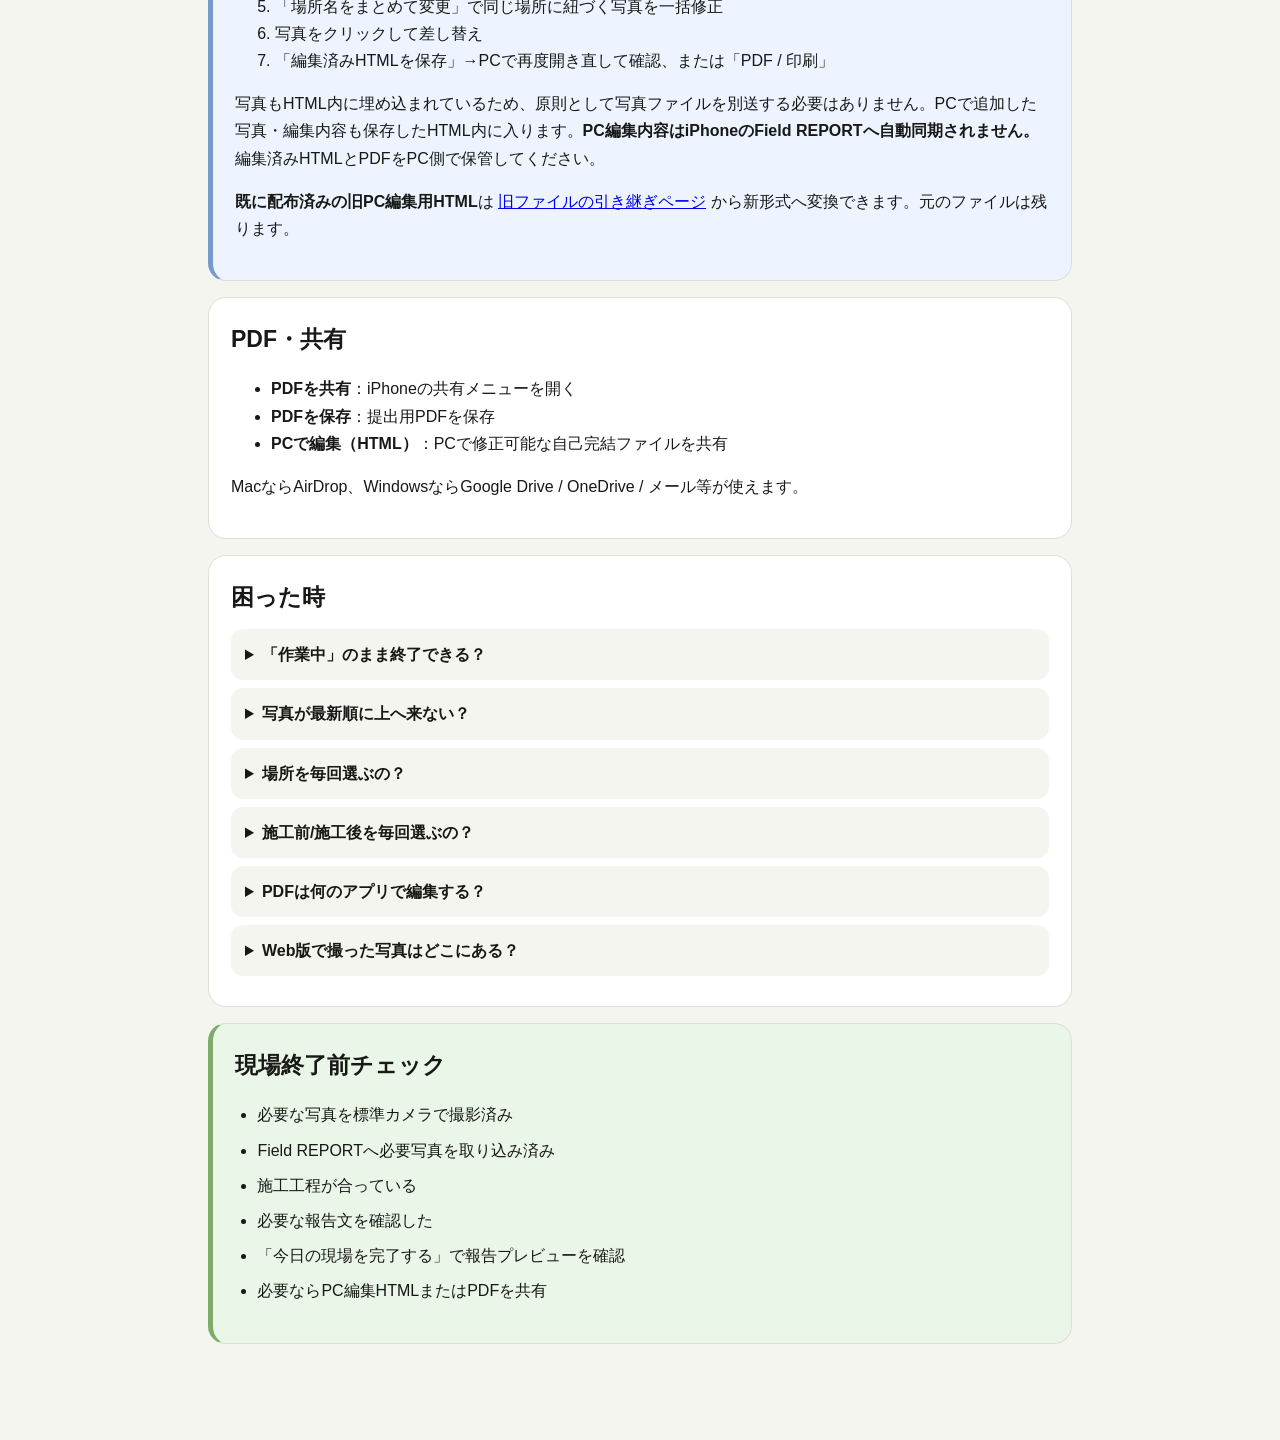
==== commit ba74dc4e: "Restore report visits, allow batch place rename, and upgrade old PC HTML" ====
--- a/manual.html
+++ b/manual.html
@@ -16,7 +16,7 @@
 <p class="eyebrow">FIELD REPORT PILOT</p>
 <h1>使い方マニュアル</h1>
 <p class="lead">現場では迷わず記録、あとで必要ならPCで仕上げる。写真の原本を失わず、報告書まで一筆書きで進めるための手順です。</p>
-<p class="small">対象：Field REPORT Web Pilot v21系</p>
+<p class="small">対象：Field REPORT Web Pilot v22系</p>
 </section>
 
 <section class="card">
@@ -31,7 +31,7 @@
 <p><strong>以前の現場写真が消えたように見えたら：</strong>画面の「訪問履歴・写真を確認」を押し、以前の訪問日を選びます。写真は訪問日ごとに保存され、翌日になっても自動削除されません。「新しい作業を開始」は明示的に押す方式です。</p>
 <div class="step"><div class="num">1</div><div><strong>現場を開く</strong><br>前に使った現場なら一覧から選択。新しい現場なら現場名を1回だけ登録します。</div></div>
 <div class="step"><div class="num">2</div><div><strong>店舗外観を登録</strong><br>表紙写真が未登録なら、iPhone標準カメラで外観を撮影してから「🏠 外観を選ぶ」。外観は作業写真には入りません。</div></div>
-<div class="step"><div class="num">3</div><div><strong>場所を選ぶ</strong><br>例：1F・厨房、1F・シンク。移動するまでその場所が保持されます。</div></div>
+<div class="step"><div class="num">3</div><div><strong>場所を選ぶ</strong><br>例：1F・厨房、1F・シンク。移動するまでその場所が保持されます。名前を直す場合は「場所名を修正」で、この訪問の同じ場所に紐づく写真を一括更新します。撮影時の原記録は別に残します。</div></div>
 <div class="step"><div class="num">4</div><div><strong>施工工程を確認</strong><br>下の固定順で進みます。工程が終わった時だけ「次の施工へ」を押します。</div></div>
 <div class="step"><div class="num">5</div><div><strong>区分を選ぶ</strong><br>施工前 / 作業中 / 施工後 / 確認点。変わるまで保持されます。</div></div>
 <div class="step"><div class="num">6</div><div><strong>標準カメラで撮影 → Field REPORTで写真を選ぶ</strong><br>先にiPhoneの写真アプリへ原本を残してから、「写真を選ぶ（原本保存済み）」で取り込みます。</div></div>
